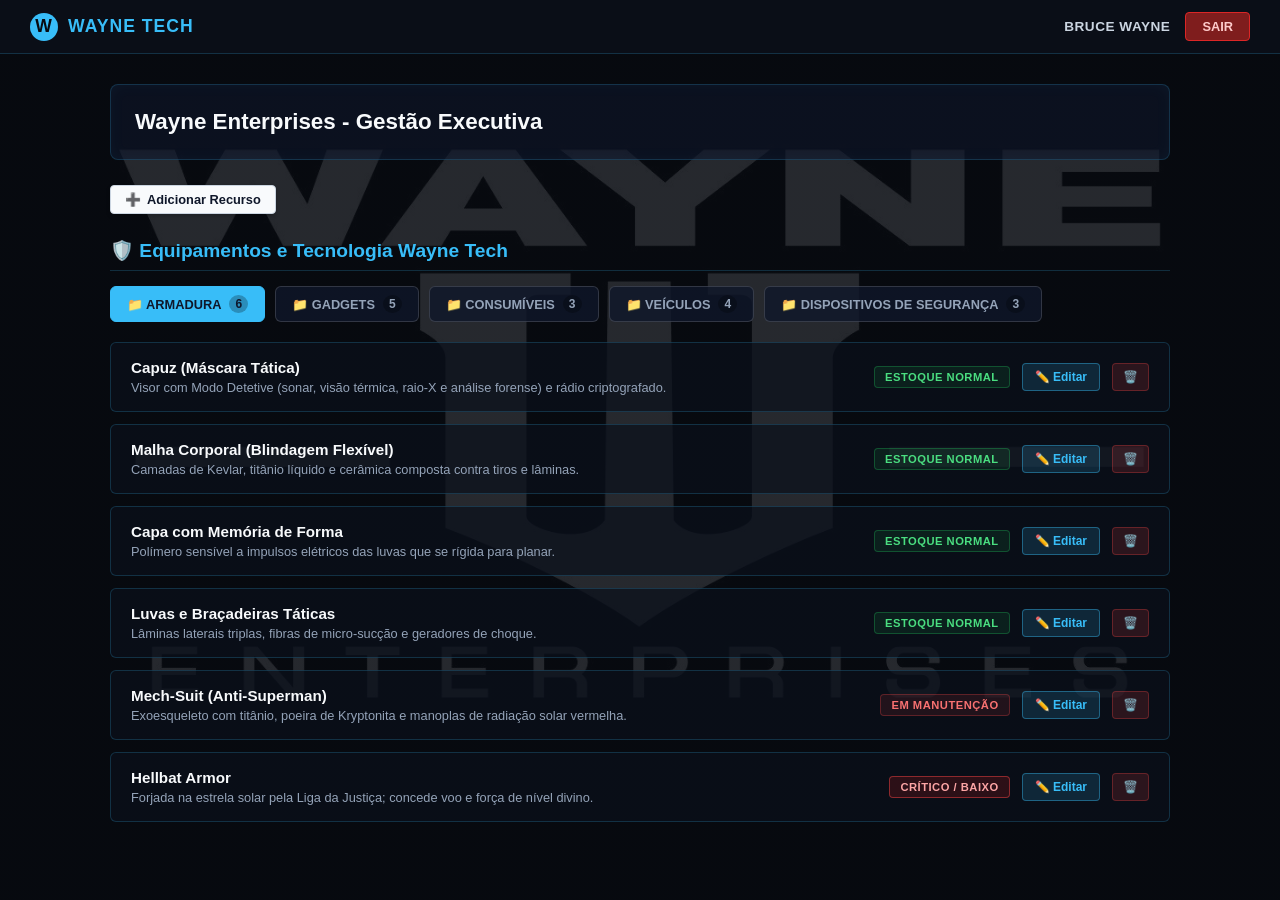
==== wayne security system/frontend/dashboard.html @ 45bc495a "Update" ====
<!DOCTYPE html>
<html lang="pt-BR">
<head>
    <meta charset="UTF-8">
    <meta name="viewport" content="width=device-width, initial-scale=1.0">
    <title>Wayne Tech - Dashboard</title>
    <!-- FAVICON -->
    <link rel="icon" type="image/png" href="w-azul.png">

    <style>
        * {
            margin: 0;
            padding: 0;
            box-sizing: border-box;
            font-family: 'Segoe UI', Tahoma, Geneva, Verdana, sans-serif;
        }

        body {
            background-color: #080b11;
            color: #ffffff;
            min-height: 100vh;
            background-image: radial-gradient(circle at center, rgba(15, 23, 42, 0.8) 0%, rgba(8, 11, 17, 1) 100%);
            padding-bottom: 40px;
        }

        /* --- NAVBAR --- */
        .navbar {
            display: flex;
            justify-content: space-between;
            align-items: center;
            padding: 12px 30px;
            background-color: rgba(11, 15, 25, 0.9);
            border-bottom: 1px solid rgba(56, 189, 248, 0.2);
        }

        .brand {
            display: flex;
            align-items: center;
            gap: 10px;
            font-weight: bold;
            font-size: 1.1rem;
            color: #38bdf8;
            letter-spacing: 1px;
        }

        .brand-logo {
            width: 28px;
            height: 28px;
            background: #38bdf8;
            color: #080b11;
            border-radius: 50%;
            display: flex;
            align-items: center;
            justify-content: center;
            font-weight: 900;
        }

        .user-menu {
            display: flex;
            align-items: center;
            gap: 15px;
        }

        .user-name {
            font-size: 0.85rem;
            font-weight: 600;
            color: #cbd5e1;
            letter-spacing: 0.5px;
        }

        .btn-logout {
            background-color: #7f1d1d;
            color: #fecaca;
            border: 1px solid #dc2626;
            padding: 6px 16px;
            border-radius: 4px;
            font-size: 0.8rem;
            font-weight: bold;
            cursor: pointer;
            transition: all 0.2s ease;
        }

        .btn-logout:hover {
            background-color: #991b1b;
        }

        /* --- CONTAINER PRINCIPAL --- */
        .container {
            max-width: 1100px;
            margin: 30px auto;
            padding: 0 20px;
        }

        /* BANNER EXECUTIVO */
        .header-banner {
            background: rgba(15, 23, 42, 0.6);
            border: 1px solid rgba(56, 189, 248, 0.2);
            border-radius: 8px;
            padding: 24px;
            margin-bottom: 25px;
            box-shadow: inset 0 0 15px rgba(56, 189, 248, 0.05);
        }

        .header-banner h2 {
            font-size: 1.4rem;
            color: #f8fafc;
            font-weight: 700;
        }

        /* BOTÃO ADICIONAR RECURSO */
        .btn-add-resource {
            background-color: #f8fafc;
            color: #0f172a;
            border: 1px solid #cbd5e1;
            padding: 6px 14px;
            border-radius: 4px;
            font-size: 0.8rem;
            font-weight: bold;
            cursor: pointer;
            display: inline-flex;
            align-items: center;
            gap: 6px;
            margin-bottom: 25px;
            box-shadow: 0 2px 4px rgba(0,0,0,0.2);
        }

        .btn-add-resource:hover {
            background-color: #e2e8f0;
        }

        /* TÍTULO DA SEÇÃO */
        .section-title {
            color: #38bdf8;
            font-size: 1.2rem;
            display: flex;
            align-items: center;
            gap: 8px;
            margin-bottom: 15px;
            border-bottom: 1px solid rgba(56, 189, 248, 0.2);
            padding-bottom: 8px;
        }

        /* ABAS DE CATEGORIA */
        .tabs-container {
            display: flex;
            gap: 10px;
            margin-bottom: 20px;
            flex-wrap: wrap;
        }

        .tab-btn {
            background: rgba(15, 23, 42, 0.8);
            border: 1px solid rgba(255, 255, 255, 0.15);
            color: #94a3b8;
            padding: 8px 16px;
            border-radius: 6px;
            font-size: 0.8rem;
            font-weight: bold;
            cursor: pointer;
            display: flex;
            align-items: center;
            gap: 8px;
            transition: all 0.2s ease;
        }

        .tab-btn:hover {
            border-color: #38bdf8;
            color: #f8fafc;
        }

        .tab-btn.active {
            background: #38bdf8;
            color: #0f172a;
            border-color: #38bdf8;
        }

        .badge-count {
            background: rgba(0, 0, 0, 0.25);
            padding: 2px 6px;
            border-radius: 50%;
            font-size: 0.75rem;
        }

        /* LISTA DE CARDS */
        .resource-list {
            display: flex;
            flex-direction: column;
            gap: 12px;
        }

        .resource-card {
            background: rgba(11, 17, 28, 0.7);
            border: 1px solid rgba(56, 189, 248, 0.2);
            border-radius: 6px;
            padding: 16px 20px;
            display: flex;
            justify-content: space-between;
            align-items: center;
            transition: all 0.2s ease;
        }

        .resource-card:hover {
            border-color: rgba(56, 189, 248, 0.5);
            background: rgba(15, 23, 42, 0.8);
        }

        .resource-info h4 {
            font-size: 0.95rem;
            color: #f8fafc;
            margin-bottom: 4px;
        }

        .resource-info p {
            font-size: 0.8rem;
            color: #94a3b8;
        }

        .resource-actions {
            display: flex;
            align-items: center;
            gap: 12px;
        }

        /* STATUS BADGES */
        .status-tag {
            font-size: 0.7rem;
            font-weight: bold;
            padding: 4px 10px;
            border-radius: 4px;
            letter-spacing: 0.5px;
            text-transform: uppercase;
        }

        .status-normal {
            background: rgba(34, 197, 94, 0.1);
            color: #4ade80;
            border: 1px solid rgba(34, 197, 94, 0.3);
        }

        .status-manutencao {
            background: rgba(239, 68, 68, 0.1);
            color: #f87171;
            border: 1px solid rgba(239, 68, 68, 0.3);
        }

        .status-critico {
            background: rgba(185, 28, 28, 0.2);
            color: #fca5a5;
            border: 1px solid rgba(239, 68, 68, 0.5);
        }

        /* BOTOES EDITAR / EXCLUIR */
        .btn-edit {
            background: rgba(56, 189, 248, 0.15);
            color: #38bdf8;
            border: 1px solid rgba(56, 189, 248, 0.4);
            padding: 6px 12px;
            border-radius: 4px;
            font-size: 0.75rem;
            font-weight: bold;
            cursor: pointer;
            display: flex;
            align-items: center;
            gap: 4px;
        }

        .btn-edit:hover {
            background: #38bdf8;
            color: #0f172a;
        }

        .btn-delete {
            background: rgba(239, 68, 68, 0.15);
            color: #f87171;
            border: 1px solid rgba(239, 68, 68, 0.3);
            padding: 6px 10px;
            border-radius: 4px;
            font-size: 0.75rem;
            cursor: pointer;
        }

        .btn-delete:hover {
            background: #dc2626;
            color: #ffffff;
        }
    </style>
</head>
<body>

    <!-- BARRA SUPERIOR -->
    <nav class="navbar">
        <div class="brand">
            <div class="brand-logo">W</div>
            <span>WAYNE TECH</span>
        </div>
        <div class="user-menu">
            <span class="user-name" id="nomeUsuario">BRUCE WAYNE</span>
            <button class="btn-logout" onclick="logout()">SAIR</button>
        </div>
    </nav>

    <div class="container">
        <!-- BANNER DE BOAS VINDAS -->
        <div class="header-banner">
            <h2>Wayne Enterprises - Gestão Executiva</h2>
        </div>

        <!-- BOTAO ADICIONAR RECURSO -->
        <button class="btn-add-resource" onclick="adicionarRecurso()">
            <span>➕</span> Adicionar Recurso
        </button>

        <!-- TITLE DA SEÇÃO -->
        <h3 class="section-title">
            🛡️ Equipamentos e Tecnologia Wayne Tech
        </h3>

        <!-- ABAS DE CATEGORIA -->
        <div class="tabs-container">
            <button class="tab-btn active" onclick="filtrarCategoria('armadura', this)">
                📁 ARMADURA <span class="badge-count" id="count-armadura">6</span>
            </button>
            <button class="tab-btn" onclick="filtrarCategoria('gadgets', this)">
                📁 GADGETS <span class="badge-count">5</span>
            </button>
            <button class="tab-btn" onclick="filtrarCategoria('consumiveis', this)">
                📁 CONSUMÍVEIS <span class="badge-count">3</span>
            </button>
            <button class="tab-btn" onclick="filtrarCategoria('veiculos', this)">
                📁 VEÍCULOS <span class="badge-count">4</span>
            </button>
            <button class="tab-btn" onclick="filtrarCategoria('base', this)">
                📁 DISPOSITIVOS DE SEGURANÇA <span class="badge-count">3</span>
            </button>
        </div>

        <!-- LISTA DE CARDS DA CATEGORIA ATIVA -->
        <div class="resource-list" id="listaRecursos">
        </div>
    </div>

    <script>
    // 1. BANCO DE DADOS
    const bancoDeDados = [
       // --- ARMADURAS & VESTUÁRIO ---
        {
            id: 1,
            categoria: "armadura",
            nome: "Capuz (Máscara Tática)",
            desc: "Visor com Modo Detetive (sonar, visão térmica, raio-X e análise forense) e rádio criptografado.",
            status: "ESTOQUE NORMAL",
            statusClass: "status-normal"
        },
        {
            id: 2,
            categoria: "armadura",
            nome: "Malha Corporal (Blindagem Flexível)",
            desc: "Camadas de Kevlar, titânio líquido e cerâmica composta contra tiros e lâminas.",
            status: "ESTOQUE NORMAL",
            statusClass: "status-normal"
        },
        {
            id: 3,
            categoria: "armadura",
            nome: "Capa com Memória de Forma",
            desc: "Polímero sensível a impulsos elétricos das luvas que se rígida para planar.",
            status: "ESTOQUE NORMAL",
            statusClass: "status-normal"
        },
        {
            id: 4,
            categoria: "armadura",
            nome: "Luvas e Braçadeiras Táticas",
            desc: "Lâminas laterais triplas, fibras de micro-sucção e geradores de choque.",
            status: "ESTOQUE NORMAL",
            statusClass: "status-normal"
        },
        {
            id: 5,
            categoria: "armadura",
            nome: "Mech-Suit (Anti-Superman)",
            desc: "Exoesqueleto com titânio, poeira de Kryptonita e manoplas de radiação solar vermelha.",
            status: "EM MANUTENÇÃO",
            statusClass: "status-manutencao"
        },
        {
            id: 6,
            categoria: "armadura",
            nome: "Hellbat Armor",
            desc: "Forjada na estrela solar pela Liga da Justiça; concede voo e força de nível divino.",
            status: "CRÍTICO / BAIXO",
            statusClass: "status-critico"
        },
    
        // --- GADGETS ---
        {
            id: 7,
            categoria: "gadgets",
            nome: "Batarangs Padrão & Explosivos",
            desc: "Lâminas de arremesso aerodinâmicas de precisão e variantes com carga explosiva programável.",
            status: "ESTOQUE NORMAL",
            statusClass: "status-normal"
        },
        {
            id: 8,
            categoria: "gadgets",
            nome: "Grapnel Gun (Arma de Gancho)",
            desc: "Disparador de cabo de aço trançado de alta resistência com sistema de retração ultra-rápido.",
            status: "ESTOQUE NORMAL",
            statusClass: "status-normal"
        },
        {
            id: 9,
            categoria: "gadgets",
            nome: "Gel Explosivo com Aplicador",
            desc: "Composto químico para demolição controlada acionado por controle remoto.",
            status: "ESTOQUE NORMAL",
            statusClass: "status-normal"
        },
        {
            id: 10,
            categoria: "gadgets",
            nome: "Secador de Circuitos (Disruptor)",
            desc: "Dispositivo de PEM focalizado para desativar armas de fogo, câmeras e minas à distância.",
            status: "EM MANUTENÇÃO",
            statusClass: "status-manutencao"
        },
        {
            id: 11,
            categoria: "gadgets",
            nome: "Lançador de Linha (Line Launcher)",
            desc: "Cria tirolesas instantâneas entre duas superfícies para travessia horizontal.",
            status: "ESTOQUE NORMAL",
            statusClass: "status-normal"
        },
    
        // --- CONSUMÍVEIS ---
        {
            id: 12,
            categoria: "consumiveis",
            nome: "Capsulas de Fumaça Tática",
            desc: "Granadas de fumaça densa para fuga rápida e ocultação visual no combate.",
            status: "ESTOQUE NORMAL",
            statusClass: "status-normal"
        },
        {
            id: 13,
            categoria: "consumiveis",
            nome: "Antídoto de Toxina do Medo & Coringa",
            desc: "Injetores automáticos de amplo espectro sintético para neutralização de agentes químicos.",
            status: "CRÍTICO / BAIXO",
            statusClass: "status-critico"
        },
        {
            id: 14,
            categoria: "consumiveis",
            nome: "Kits Médicos de Trauma Fast-Act",
            desc: "Espuma hemostática, analgésicos concentrados e sutura rápida para campo.",
            status: "ESTOQUE NORMAL",
            statusClass: "status-normal"
        },
    
        // --- VEÍCULOS ---
        {
            id: 15,
            categoria: "veiculos",
            nome: "Batmóvel (Tank Mode / Tumbler)",
            desc: "Veículo blindado urbano com metralhadoras frontais, canhão de 60mm e propulsor a jato.",
            status: "ESTOQUE NORMAL",
            statusClass: "status-normal"
        },
        {
            id: 16,
            categoria: "veiculos",
            nome: "Batpod (Bat-Moto)",
            desc: "Unidade de fuga de duas rodas destacável com motores nos cubos e canhões duplos.",
            status: "ESTOQUE NORMAL",
            statusClass: "status-normal"
        },
        {
            id: 17,
            categoria: "veiculos",
            nome: "Batwing (Caça Tático)",
            desc: "Aeronave de decolagem vertical (VTOL) com camuflagem stealth e armamento pesado.",
            status: "EM MANUTENÇÃO",
            statusClass: "status-manutencao"
        },
        {
            id: 18,
            categoria: "veiculos",
            nome: "Batboat / Bat-Sub",
            desc: "Embarcação subaquática de alta velocidade para patrulha na baía de Gotham.",
            status: "ESTOQUE NORMAL",
            statusClass: "status-normal"
        },
    
        // --- DISPOSITIVOS DE SEGURANÇA ---
        {
            id: 19,
            categoria: "base",
            nome: "Supercomputador da Batcaverna",
            desc: "Mainframe quântico conectado à rede de vigilância global, satélites e arquivos de Gotham.",
            status: "ESTOQUE NORMAL",
            statusClass: "status-normal"
        },
        {
            id: 20,
            categoria: "base",
            nome: "Sistema de Defesa Perimetral Sonar",
            desc: "Rede de emissores de frequência para incapacitar invasores e guiar morcegos da caverna.",
            status: "ESTOQUE NORMAL",
            statusClass: "status-normal"
        },
        {
            id: 21,
            categoria: "base",
            nome: "Plataforma de Suporte de Carga Rápida",
            desc: "Elevadores e plataformas hidráulicas para manutenção e armamento do Batmóvel.",
            status: "ESTOQUE NORMAL",
            statusClass: "status-normal"
        }
    ];

    // RECUPERA OS DADOS DO USUÁRIO VINDOS DA API (localStorage)
    function obterUsuarioSessao() {
        // 1. Busca primeiro no localStorage (onde a API do index salva)
        // 2. Se não achar, tenta no sessionStorage por compatibilidade
        const dadosSalvos = localStorage.getItem('usuario') || 
                            localStorage.getItem('usuarioLogado') || 
                            sessionStorage.getItem('usuarioLogado');
    
        if (!dadosSalvos) return { nome: 'BRUCE WAYNE', perfil: 'bruce' };
    
        try {
            const parsed = JSON.parse(dadosSalvos);
            
            if (typeof parsed === 'object' && parsed !== null) {
                // Captura o nome retornado pela API (ajusta para campos comuns como nome, name, email ou usuario)
                const nomeEncontrado = parsed.nome || parsed.name || parsed.usuario || parsed.user || (parsed.email ? parsed.email.split('@')[0] : 'BRUCE WAYNE');
                const perfilEncontrado = parsed.perfil || parsed.role || nomeEncontrado;
    
                return {
                    nome: nomeEncontrado,
                    perfil: perfilEncontrado
                };
            }
            return { nome: String(parsed), perfil: String(parsed) };
        } catch (e) {
            return { nome: dadosSalvos, perfil: dadosSalvos };
        }
    }

    // 2. APLICA O PAPEL DE PAREDE EM TELA CHEIA
    function aplicarPapelDeParedePorPerfil() {
        const usuario = obterUsuarioSessao();
        const perfil = usuario.perfil.toLowerCase();
        const nome = usuario.nome.toLowerCase();

        const urlLogo = 'wayne-enterprises-wallpapers.jpg';

        document.body.style.backgroundRepeat = "no-repeat";
        document.body.style.backgroundPosition = "center center";
        document.body.style.backgroundAttachment = "fixed";
        document.body.style.backgroundSize = "cover";

        if (perfil.includes('lucius') || nome.includes('lucius')) {
            document.body.style.backgroundImage = `linear-gradient(rgba(10, 15, 26, 0.85), rgba(10, 15, 26, 0.85)), url('${urlLogo}')`;
        } else if (perfil.includes('alfred') || nome.includes('alfred')) {
            document.body.style.backgroundImage = `linear-gradient(rgba(15, 15, 20, 0.90), rgba(15, 15, 20, 0.90)), url('${urlLogo}')`;
        } else {
            document.body.style.backgroundImage = `linear-gradient(rgba(8, 11, 17, 0.88), rgba(8, 11, 17, 0.88)), url('${urlLogo}')`;
        }
    }

    // 3. RENDERIZAR LISTA
    function renderizarLista(categoria = 'armadura') {
        const container = document.getElementById('listaRecursos');
        if (!container) return;
        container.innerHTML = '';

        const itensFiltrados = bancoDeDados.filter(item => item.categoria === categoria);

        if (itensFiltrados.length === 0) {
            container.innerHTML = '<p style="color: #64748b; font-size: 0.9rem;">Nenhum recurso cadastrado nesta categoria.</p>';
            return;
        }

        itensFiltrados.forEach(item => {
            const card = document.createElement('div');
            card.className = 'resource-card';
            card.innerHTML = `
                <div class="resource-info">
                    <h4>${item.nome}</h4>
                    <p>${item.desc}</p>
                </div>
                <div class="resource-actions">
                    <span class="status-tag ${item.statusClass}">${item.status}</span>
                    <button class="btn-edit" onclick="editarItem(${item.id})">✏️ Editar</button>
                    <button class="btn-delete" onclick="excluirItem(${item.id})">🗑️</button>
                </div>
            `;
            container.appendChild(card);
        });
    }

    // 4. TROCA DE ABAS
    function filtrarCategoria(categoria, elemento) {
        document.querySelectorAll('.tab-btn').forEach(btn => btn.classList.remove('active'));
        elemento.classList.add('active');
        renderizarLista(categoria);
    }

    // 5. AÇÕES DOS BOTÕES
    function editarItem(id) {
        alert(`Editar recurso ID: ${id}`);
    }

    function excluirItem(id) {
        if(confirm("Tem certeza que deseja remover este recurso do inventário?")) {
            alert(`Recurso ${id} removido.`);
        }
    }

    function adicionarRecurso() {
        alert("Abre modal para novo recurso.");
    }

    function logout() {
        sessionStorage.clear();
        window.location.href = "index.html";
    }

    // 6. ATUALIZA O NOME DO CABEÇALHO CONFORME O LOGIN
    function atualizarNomeUsuarioHeader() {
        const elNome = document.getElementById('nomeUsuario');
        if (!elNome) return;

        const usuario = obterUsuarioSessao();
        elNome.textContent = usuario.nome.toUpperCase();
    }

    // 7. INICIALIZAÇÃO
    window.onload = () => {
        atualizarNomeUsuarioHeader();
        aplicarPapelDeParedePorPerfil();
        renderizarLista('armadura');
    };
</script>
</body>
</html>
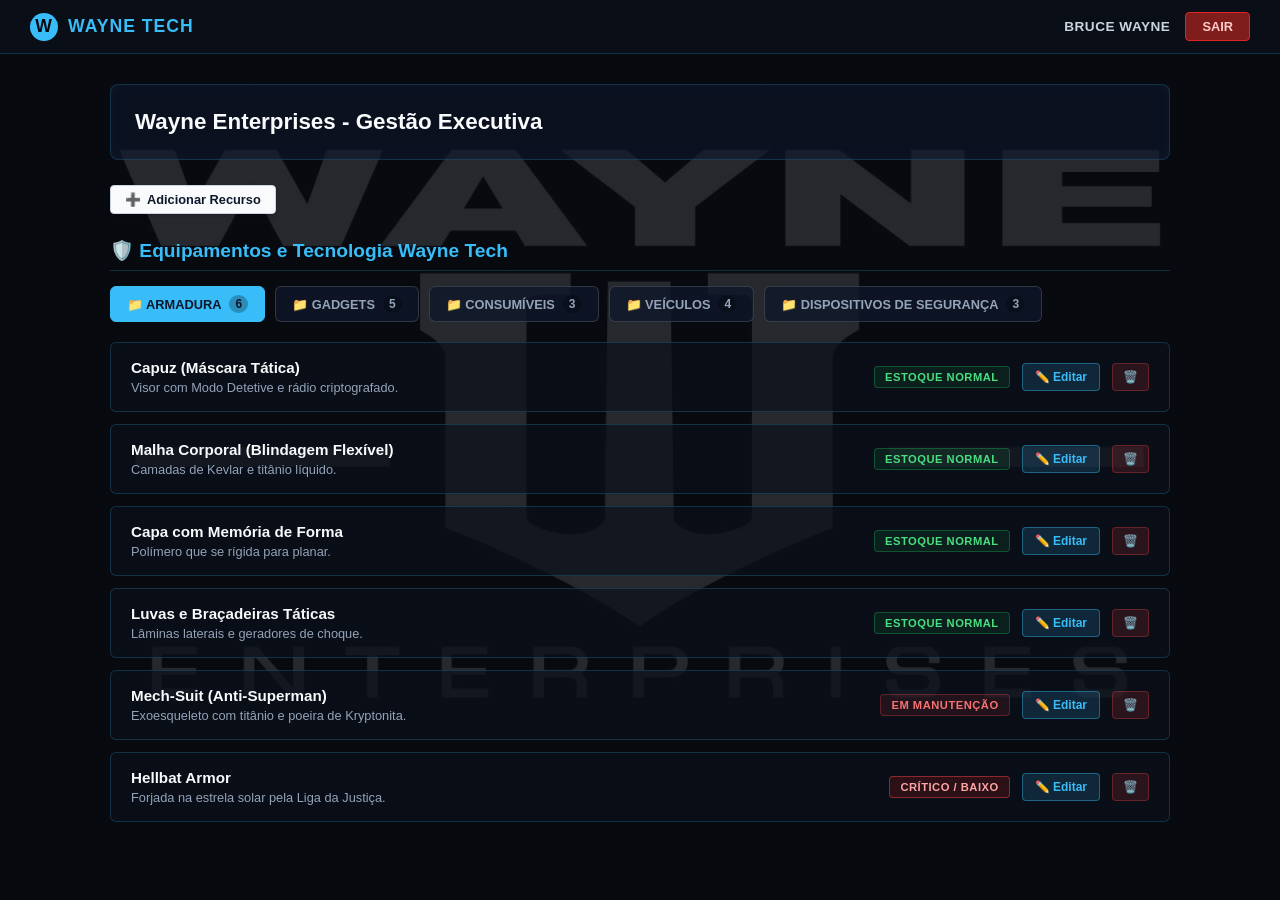
==== commit f1a78ddd: "Update Supreme" ====
--- a/wayne security system/frontend/dashboard.html
+++ b/wayne security system/frontend/dashboard.html
@@ -282,6 +282,79 @@
         .btn-delete:hover {
             background: #dc2626;
             color: #ffffff;
+        }
+
+        /* --- MODAL ESTILIZADO --- */
+        .modal-overlay {
+            position: fixed;
+            top: 0; left: 0; right: 0; bottom: 0;
+            background: rgba(0, 0, 0, 0.75);
+            display: none;
+            justify-content: center;
+            align-items: center;
+            z-index: 1000;
+        }
+
+        .modal-content {
+            background: #0f172a;
+            border: 1px solid #38bdf8;
+            border-radius: 8px;
+            width: 100%;
+            max-width: 450px;
+            padding: 24px;
+            box-shadow: 0 0 20px rgba(56, 189, 248, 0.2);
+        }
+
+        .modal-content h3 {
+            color: #38bdf8;
+            margin-bottom: 16px;
+        }
+
+        .form-group {
+            margin-bottom: 14px;
+        }
+
+        .form-group label {
+            display: block;
+            font-size: 0.8rem;
+            color: #cbd5e1;
+            margin-bottom: 6px;
+        }
+
+        .form-group input, .form-group select, .form-group textarea {
+            width: 100%;
+            padding: 8px 12px;
+            background: #080b11;
+            border: 1px solid rgba(56, 189, 248, 0.3);
+            border-radius: 4px;
+            color: #fff;
+            font-size: 0.85rem;
+        }
+
+        .modal-actions {
+            display: flex;
+            justify-content: flex-end;
+            gap: 10px;
+            margin-top: 20px;
+        }
+
+        .btn-cancel {
+            background: transparent;
+            color: #cbd5e1;
+            border: 1px solid #64748b;
+            padding: 6px 14px;
+            border-radius: 4px;
+            cursor: pointer;
+        }
+
+        .btn-save {
+            background: #38bdf8;
+            color: #0f172a;
+            border: none;
+            padding: 6px 14px;
+            border-radius: 4px;
+            font-weight: bold;
+            cursor: pointer;
         }
     </style>
 </head>
@@ -306,7 +379,7 @@
         </div>
 
         <!-- BOTAO ADICIONAR RECURSO -->
-        <button class="btn-add-resource" onclick="adicionarRecurso()">
+        <button class="btn-add-resource" onclick="abrirModal()">
             <span>➕</span> Adicionar Recurso
         </button>
 
@@ -317,20 +390,20 @@
 
         <!-- ABAS DE CATEGORIA -->
         <div class="tabs-container">
-            <button class="tab-btn active" onclick="filtrarCategoria('armadura', this)">
-                📁 ARMADURA <span class="badge-count" id="count-armadura">6</span>
+            <button class="tab-btn active" data-categoria="armadura" onclick="filtrarCategoria('armadura', this)">
+                📁 ARMADURA <span class="badge-count" id="count-armadura">0</span>
             </button>
-            <button class="tab-btn" onclick="filtrarCategoria('gadgets', this)">
-                📁 GADGETS <span class="badge-count">5</span>
+            <button class="tab-btn" data-categoria="gadgets" onclick="filtrarCategoria('gadgets', this)">
+                📁 GADGETS <span class="badge-count" id="count-gadgets">0</span>
             </button>
-            <button class="tab-btn" onclick="filtrarCategoria('consumiveis', this)">
-                📁 CONSUMÍVEIS <span class="badge-count">3</span>
+            <button class="tab-btn" data-categoria="consumiveis" onclick="filtrarCategoria('consumiveis', this)">
+                📁 CONSUMÍVEIS <span class="badge-count" id="count-consumiveis">0</span>
             </button>
-            <button class="tab-btn" onclick="filtrarCategoria('veiculos', this)">
-                📁 VEÍCULOS <span class="badge-count">4</span>
+            <button class="tab-btn" data-categoria="veiculos" onclick="filtrarCategoria('veiculos', this)">
+                📁 VEÍCULOS <span class="badge-count" id="count-veiculos">0</span>
             </button>
-            <button class="tab-btn" onclick="filtrarCategoria('base', this)">
-                📁 DISPOSITIVOS DE SEGURANÇA <span class="badge-count">3</span>
+            <button class="tab-btn" data-categoria="base" onclick="filtrarCategoria('base', this)">
+                📁 DISPOSITIVOS DE SEGURANÇA <span class="badge-count" id="count-base">0</span>
             </button>
         </div>
 
@@ -339,210 +412,95 @@
         </div>
     </div>
 
+    <!-- MODAL DE CADASTRO / EDIÇÃO -->
+    <div class="modal-overlay" id="modalRecurso">
+        <div class="modal-content">
+            <h3 id="modalTitulo">Adicionar Recurso</h3>
+            <form id="formRecurso" onsubmit="salvarRecurso(event)">
+                <input type="hidden" id="recursoId">
+                <div class="form-group">
+                    <label>Nome do Recurso</label>
+                    <input type="text" id="nomeRecurso" required>
+                </div>
+                <div class="form-group">
+                    <label>Categoria</label>
+                    <select id="categoriaRecurso" required>
+                        <option value="armadura">Armadura</option>
+                        <option value="gadgets">Gadgets</option>
+                        <option value="consumiveis">Consumíveis</option>
+                        <option value="veiculos">Veículos</option>
+                        <option value="base">Dispositivos de Segurança</option>
+                    </select>
+                </div>
+                <div class="form-group">
+                    <label>Status</label>
+                    <select id="statusRecurso" required>
+                        <option value="ESTOQUE NORMAL|status-normal">Estoque Normal</option>
+                        <option value="EM MANUTENÇÃO|status-manutencao">Em Manutenção</option>
+                        <option value="CRÍTICO / BAIXO|status-critico">Crítico / Baixo</option>
+                    </select>
+                </div>
+                <div class="form-group">
+                    <label>Descrição</label>
+                    <textarea id="descRecurso" rows="3" required></textarea>
+                </div>
+                <div class="modal-actions">
+                    <button type="button" class="btn-cancel" onclick="fecharModal()">Cancelar</button>
+                    <button type="submit" class="btn-save">Salvar</button>
+                </div>
+            </form>
+        </div>
+    </div>
+
     <script>
-    // 1. BANCO DE DADOS
-    const bancoDeDados = [
-       // --- ARMADURAS & VESTUÁRIO ---
-        {
-            id: 1,
-            categoria: "armadura",
-            nome: "Capuz (Máscara Tática)",
-            desc: "Visor com Modo Detetive (sonar, visão térmica, raio-X e análise forense) e rádio criptografado.",
-            status: "ESTOQUE NORMAL",
-            statusClass: "status-normal"
-        },
-        {
-            id: 2,
-            categoria: "armadura",
-            nome: "Malha Corporal (Blindagem Flexível)",
-            desc: "Camadas de Kevlar, titânio líquido e cerâmica composta contra tiros e lâminas.",
-            status: "ESTOQUE NORMAL",
-            statusClass: "status-normal"
-        },
-        {
-            id: 3,
-            categoria: "armadura",
-            nome: "Capa com Memória de Forma",
-            desc: "Polímero sensível a impulsos elétricos das luvas que se rígida para planar.",
-            status: "ESTOQUE NORMAL",
-            statusClass: "status-normal"
-        },
-        {
-            id: 4,
-            categoria: "armadura",
-            nome: "Luvas e Braçadeiras Táticas",
-            desc: "Lâminas laterais triplas, fibras de micro-sucção e geradores de choque.",
-            status: "ESTOQUE NORMAL",
-            statusClass: "status-normal"
-        },
-        {
-            id: 5,
-            categoria: "armadura",
-            nome: "Mech-Suit (Anti-Superman)",
-            desc: "Exoesqueleto com titânio, poeira de Kryptonita e manoplas de radiação solar vermelha.",
-            status: "EM MANUTENÇÃO",
-            statusClass: "status-manutencao"
-        },
-        {
-            id: 6,
-            categoria: "armadura",
-            nome: "Hellbat Armor",
-            desc: "Forjada na estrela solar pela Liga da Justiça; concede voo e força de nível divino.",
-            status: "CRÍTICO / BAIXO",
-            statusClass: "status-critico"
-        },
-    
-        // --- GADGETS ---
-        {
-            id: 7,
-            categoria: "gadgets",
-            nome: "Batarangs Padrão & Explosivos",
-            desc: "Lâminas de arremesso aerodinâmicas de precisão e variantes com carga explosiva programável.",
-            status: "ESTOQUE NORMAL",
-            statusClass: "status-normal"
-        },
-        {
-            id: 8,
-            categoria: "gadgets",
-            nome: "Grapnel Gun (Arma de Gancho)",
-            desc: "Disparador de cabo de aço trançado de alta resistência com sistema de retração ultra-rápido.",
-            status: "ESTOQUE NORMAL",
-            statusClass: "status-normal"
-        },
-        {
-            id: 9,
-            categoria: "gadgets",
-            nome: "Gel Explosivo com Aplicador",
-            desc: "Composto químico para demolição controlada acionado por controle remoto.",
-            status: "ESTOQUE NORMAL",
-            statusClass: "status-normal"
-        },
-        {
-            id: 10,
-            categoria: "gadgets",
-            nome: "Secador de Circuitos (Disruptor)",
-            desc: "Dispositivo de PEM focalizado para desativar armas de fogo, câmeras e minas à distância.",
-            status: "EM MANUTENÇÃO",
-            statusClass: "status-manutencao"
-        },
-        {
-            id: 11,
-            categoria: "gadgets",
-            nome: "Lançador de Linha (Line Launcher)",
-            desc: "Cria tirolesas instantâneas entre duas superfícies para travessia horizontal.",
-            status: "ESTOQUE NORMAL",
-            statusClass: "status-normal"
-        },
-    
-        // --- CONSUMÍVEIS ---
-        {
-            id: 12,
-            categoria: "consumiveis",
-            nome: "Capsulas de Fumaça Tática",
-            desc: "Granadas de fumaça densa para fuga rápida e ocultação visual no combate.",
-            status: "ESTOQUE NORMAL",
-            statusClass: "status-normal"
-        },
-        {
-            id: 13,
-            categoria: "consumiveis",
-            nome: "Antídoto de Toxina do Medo & Coringa",
-            desc: "Injetores automáticos de amplo espectro sintético para neutralização de agentes químicos.",
-            status: "CRÍTICO / BAIXO",
-            statusClass: "status-critico"
-        },
-        {
-            id: 14,
-            categoria: "consumiveis",
-            nome: "Kits Médicos de Trauma Fast-Act",
-            desc: "Espuma hemostática, analgésicos concentrados e sutura rápida para campo.",
-            status: "ESTOQUE NORMAL",
-            statusClass: "status-normal"
-        },
-    
-        // --- VEÍCULOS ---
-        {
-            id: 15,
-            categoria: "veiculos",
-            nome: "Batmóvel (Tank Mode / Tumbler)",
-            desc: "Veículo blindado urbano com metralhadoras frontais, canhão de 60mm e propulsor a jato.",
-            status: "ESTOQUE NORMAL",
-            statusClass: "status-normal"
-        },
-        {
-            id: 16,
-            categoria: "veiculos",
-            nome: "Batpod (Bat-Moto)",
-            desc: "Unidade de fuga de duas rodas destacável com motores nos cubos e canhões duplos.",
-            status: "ESTOQUE NORMAL",
-            statusClass: "status-normal"
-        },
-        {
-            id: 17,
-            categoria: "veiculos",
-            nome: "Batwing (Caça Tático)",
-            desc: "Aeronave de decolagem vertical (VTOL) com camuflagem stealth e armamento pesado.",
-            status: "EM MANUTENÇÃO",
-            statusClass: "status-manutencao"
-        },
-        {
-            id: 18,
-            categoria: "veiculos",
-            nome: "Batboat / Bat-Sub",
-            desc: "Embarcação subaquática de alta velocidade para patrulha na baía de Gotham.",
-            status: "ESTOQUE NORMAL",
-            statusClass: "status-normal"
-        },
-    
-        // --- DISPOSITIVOS DE SEGURANÇA ---
-        {
-            id: 19,
-            categoria: "base",
-            nome: "Supercomputador da Batcaverna",
-            desc: "Mainframe quântico conectado à rede de vigilância global, satélites e arquivos de Gotham.",
-            status: "ESTOQUE NORMAL",
-            statusClass: "status-normal"
-        },
-        {
-            id: 20,
-            categoria: "base",
-            nome: "Sistema de Defesa Perimetral Sonar",
-            desc: "Rede de emissores de frequência para incapacitar invasores e guiar morcegos da caverna.",
-            status: "ESTOQUE NORMAL",
-            statusClass: "status-normal"
-        },
-        {
-            id: 21,
-            categoria: "base",
-            nome: "Plataforma de Suporte de Carga Rápida",
-            desc: "Elevadores e plataformas hidráulicas para manutenção e armamento do Batmóvel.",
-            status: "ESTOQUE NORMAL",
-            statusClass: "status-normal"
-        }
+    // 1. BANCO DE DADOS INICIAL
+    const dadosIniciais = [
+        { id: 1, categoria: "armadura", nome: "Capuz (Máscara Tática)", desc: "Visor com Modo Detetive e rádio criptografado.", status: "ESTOQUE NORMAL", statusClass: "status-normal" },
+        { id: 2, categoria: "armadura", nome: "Malha Corporal (Blindagem Flexível)", desc: "Camadas de Kevlar e titânio líquido.", status: "ESTOQUE NORMAL", statusClass: "status-normal" },
+        { id: 3, categoria: "armadura", nome: "Capa com Memória de Forma", desc: "Polímero que se rígida para planar.", status: "ESTOQUE NORMAL", statusClass: "status-normal" },
+        { id: 4, categoria: "armadura", nome: "Luvas e Braçadeiras Táticas", desc: "Lâminas laterais e geradores de choque.", status: "ESTOQUE NORMAL", statusClass: "status-normal" },
+        { id: 5, categoria: "armadura", nome: "Mech-Suit (Anti-Superman)", desc: "Exoesqueleto com titânio e poeira de Kryptonita.", status: "EM MANUTENÇÃO", statusClass: "status-manutencao" },
+        { id: 6, categoria: "armadura", nome: "Hellbat Armor", desc: "Forjada na estrela solar pela Liga da Justiça.", status: "CRÍTICO / BAIXO", statusClass: "status-critico" },
+        { id: 7, categoria: "gadgets", nome: "Batarangs Padrão & Explosivos", desc: "Lâminas de arremesso aerodinâmicas.", status: "ESTOQUE NORMAL", statusClass: "status-normal" },
+        { id: 8, categoria: "gadgets", nome: "Grapnel Gun (Arma de Gancho)", desc: "Disparador de cabo de aço trançado.", status: "ESTOQUE NORMAL", statusClass: "status-normal" },
+        { id: 9, categoria: "gadgets", nome: "Gel Explosivo com Aplicador", desc: "Composto químico para demolição controlada.", status: "ESTOQUE NORMAL", statusClass: "status-normal" },
+        { id: 10, categoria: "gadgets", nome: "Secador de Circuitos (Disruptor)", desc: "Dispositivo de PEM focalizado.", status: "EM MANUTENÇÃO", statusClass: "status-manutencao" },
+        { id: 11, categoria: "gadgets", nome: "Lançador de Linha (Line Launcher)", desc: "Cria tirolesas instantâneas.", status: "ESTOQUE NORMAL", statusClass: "status-normal" },
+        { id: 12, categoria: "consumiveis", nome: "Capsulas de Fumaça Tática", desc: "Granadas de fumaça densa para fuga rápida.", status: "ESTOQUE NORMAL", statusClass: "status-normal" },
+        { id: 13, categoria: "consumiveis", nome: "Antídoto de Toxina do Medo & Coringa", desc: "Injetores automáticos de amplo espectro.", status: "CRÍTICO / BAIXO", statusClass: "status-critico" },
+        { id: 14, categoria: "consumiveis", nome: "Kits Médicos de Trauma Fast-Act", desc: "Espuma hemostática e analgésicos.", status: "ESTOQUE NORMAL", statusClass: "status-normal" },
+        { id: 15, categoria: "veiculos", nome: "Batmóvel (Tank Mode / Tumbler)", desc: "Veículo blindado urbano com canhão de 60mm.", status: "ESTOQUE NORMAL", statusClass: "status-normal" },
+        { id: 16, categoria: "veiculos", nome: "Batpod (Bat-Moto)", desc: "Unidade de fuga de duas rodas destacável.", status: "ESTOQUE NORMAL", statusClass: "status-normal" },
+        { id: 17, categoria: "veiculos", nome: "Batwing (Caça Tático)", desc: "Aeronave VTOL com camuflagem stealth.", status: "EM MANUTENÇÃO", statusClass: "status-manutencao" },
+        { id: 18, categoria: "veiculos", nome: "Batboat / Bat-Sub", desc: "Embarcação subaquática de alta velocidade.", status: "ESTOQUE NORMAL", statusClass: "status-normal" },
+        { id: 19, categoria: "base", nome: "Supercomputador da Batcaverna", desc: "Mainframe quântico conectado à rede de vigilância.", status: "ESTOQUE NORMAL", statusClass: "status-normal" },
+        { id: 20, categoria: "base", nome: "Sistema de Defesa Perimetral Sonar", desc: "Rede de emissores para incapacitar invasores.", status: "ESTOQUE NORMAL", statusClass: "status-normal" },
+        { id: 21, categoria: "base", nome: "Plataforma de Suporte de Carga Rápida", desc: "Elevadores hidráulicos para manutenção.", status: "ESTOQUE NORMAL", statusClass: "status-normal" }
     ];
 
-    // RECUPERA OS DADOS DO USUÁRIO VINDOS DA API (localStorage)
+    // CARREGAMENTO DO LOCALSTORAGE
+    let bancoDeDados = JSON.parse(localStorage.getItem('wayne_inventario')) || dadosIniciais;
+    let categoriaAtual = 'armadura';
+
+    function salvarStorage() {
+        localStorage.setItem('wayne_inventario', JSON.stringify(bancoDeDados));
+        atualizarContadores();
+    }
+
+    // OBTER SESSÃO DO USUÁRIO
     function obterUsuarioSessao() {
-        // 1. Busca primeiro no localStorage (onde a API do index salva)
-        // 2. Se não achar, tenta no sessionStorage por compatibilidade
         const dadosSalvos = localStorage.getItem('usuario') || 
                             localStorage.getItem('usuarioLogado') || 
                             sessionStorage.getItem('usuarioLogado');
-    
+        
         if (!dadosSalvos) return { nome: 'BRUCE WAYNE', perfil: 'bruce' };
-    
+        
         try {
             const parsed = JSON.parse(dadosSalvos);
-            
             if (typeof parsed === 'object' && parsed !== null) {
-                // Captura o nome retornado pela API (ajusta para campos comuns como nome, name, email ou usuario)
                 const nomeEncontrado = parsed.nome || parsed.name || parsed.usuario || parsed.user || (parsed.email ? parsed.email.split('@')[0] : 'BRUCE WAYNE');
                 const perfilEncontrado = parsed.perfil || parsed.role || nomeEncontrado;
-    
-                return {
-                    nome: nomeEncontrado,
-                    perfil: perfilEncontrado
-                };
+                return { nome: nomeEncontrado, perfil: perfilEncontrado };
             }
             return { nome: String(parsed), perfil: String(parsed) };
         } catch (e) {
@@ -550,12 +508,11 @@
         }
     }
 
-    // 2. APLICA O PAPEL DE PAREDE EM TELA CHEIA
+    // PAPEL DE PAREDE DINÂMICO
     function aplicarPapelDeParedePorPerfil() {
         const usuario = obterUsuarioSessao();
         const perfil = usuario.perfil.toLowerCase();
         const nome = usuario.nome.toLowerCase();
-
         const urlLogo = 'wayne-enterprises-wallpapers.jpg';
 
         document.body.style.backgroundRepeat = "no-repeat";
@@ -572,8 +529,19 @@
         }
     }
 
-    // 3. RENDERIZAR LISTA
-    function renderizarLista(categoria = 'armadura') {
+    // ATUALIZA BADGES DAS ABAS
+    function atualizarContadores() {
+        const categorias = ['armadura', 'gadgets', 'consumiveis', 'veiculos', 'base'];
+        categorias.forEach(cat => {
+            const count = bancoDeDados.filter(item => item.categoria === cat).length;
+            const el = document.getElementById(`count-${cat}`);
+            if (el) el.textContent = count;
+        });
+    }
+
+    // RENDERIZAR LISTA DE CARDS
+    function renderizarLista(categoria = categoriaAtual) {
+        categoriaAtual = categoria;
         const container = document.getElementById('listaRecursos');
         if (!container) return;
         container.innerHTML = '';
@@ -603,26 +571,86 @@
         });
     }
 
-    // 4. TROCA DE ABAS
+    // TROCA DE ABAS
     function filtrarCategoria(categoria, elemento) {
         document.querySelectorAll('.tab-btn').forEach(btn => btn.classList.remove('active'));
         elemento.classList.add('active');
         renderizarLista(categoria);
     }
 
-    // 5. AÇÕES DOS BOTÕES
+    // OPERAÇÕES DO MODAL (CRIAR / EDITAR)
+    function abrirModal(item = null) {
+        const modal = document.getElementById('modalRecurso');
+        const titulo = document.getElementById('modalTitulo');
+        
+        if (item) {
+            titulo.textContent = 'Editar Recurso';
+            document.getElementById('recursoId').value = item.id;
+            document.getElementById('nomeRecurso').value = item.nome;
+            document.getElementById('categoriaRecurso').value = item.categoria;
+            document.getElementById('statusRecurso').value = `${item.status}|${item.statusClass}`;
+            document.getElementById('descRecurso').value = item.desc;
+        } else {
+            titulo.textContent = 'Adicionar Recurso';
+            document.getElementById('formRecurso').reset();
+            document.getElementById('recursoId').value = '';
+            document.getElementById('categoriaRecurso').value = categoriaAtual;
+        }
+        modal.style.display = 'flex';
+    }
+
+    function fecharModal() {
+        document.getElementById('modalRecurso').style.display = 'none';
+    }
+
+    function salvarRecurso(event) {
+        event.preventDefault();
+        const id = document.getElementById('recursoId').value;
+        const nome = document.getElementById('nomeRecurso').value;
+        const categoria = document.getElementById('categoriaRecurso').value;
+        const [status, statusClass] = document.getElementById('statusRecurso').value.split('|');
+        const desc = document.getElementById('descRecurso').value;
+
+        if (id) {
+            const index = bancoDeDados.findIndex(item => item.id == id);
+            if (index !== -1) {
+                bancoDeDados[index] = { id: Number(id), categoria, nome, desc, status, statusClass };
+            }
+        } else {
+            const novoItem = {
+                id: Date.now(),
+                categoria,
+                nome,
+                desc,
+                status,
+                statusClass
+            };
+            bancoDeDados.push(novoItem);
+        }
+
+        salvarStorage();
+        fecharModal();
+
+        // Ativa a aba da categoria do item cadastrado/alterado
+        const abaAlvo = document.querySelector(`.tab-btn[data-categoria="${categoria}"]`);
+        if (abaAlvo) {
+            filtrarCategoria(categoria, abaAlvo);
+        } else {
+            renderizarLista(categoriaAtual);
+        }
+    }
+
     function editarItem(id) {
-        alert(`Editar recurso ID: ${id}`);
+        const item = bancoDeDados.find(item => item.id === id);
+        if (item) abrirModal(item);
     }
 
     function excluirItem(id) {
         if(confirm("Tem certeza que deseja remover este recurso do inventário?")) {
-            alert(`Recurso ${id} removido.`);
-        }
-    }
-
-    function adicionarRecurso() {
-        alert("Abre modal para novo recurso.");
+            bancoDeDados = bancoDeDados.filter(item => item.id !== id);
+            salvarStorage();
+            renderizarLista(categoriaAtual);
+        }
     }
 
     function logout() {
@@ -630,7 +658,6 @@
         window.location.href = "index.html";
     }
 
-    // 6. ATUALIZA O NOME DO CABEÇALHO CONFORME O LOGIN
     function atualizarNomeUsuarioHeader() {
         const elNome = document.getElementById('nomeUsuario');
         if (!elNome) return;
@@ -639,10 +666,11 @@
         elNome.textContent = usuario.nome.toUpperCase();
     }
 
-    // 7. INICIALIZAÇÃO
+    // INICIALIZAÇÃO
     window.onload = () => {
         atualizarNomeUsuarioHeader();
         aplicarPapelDeParedePorPerfil();
+        atualizarContadores();
         renderizarLista('armadura');
     };
 </script>
